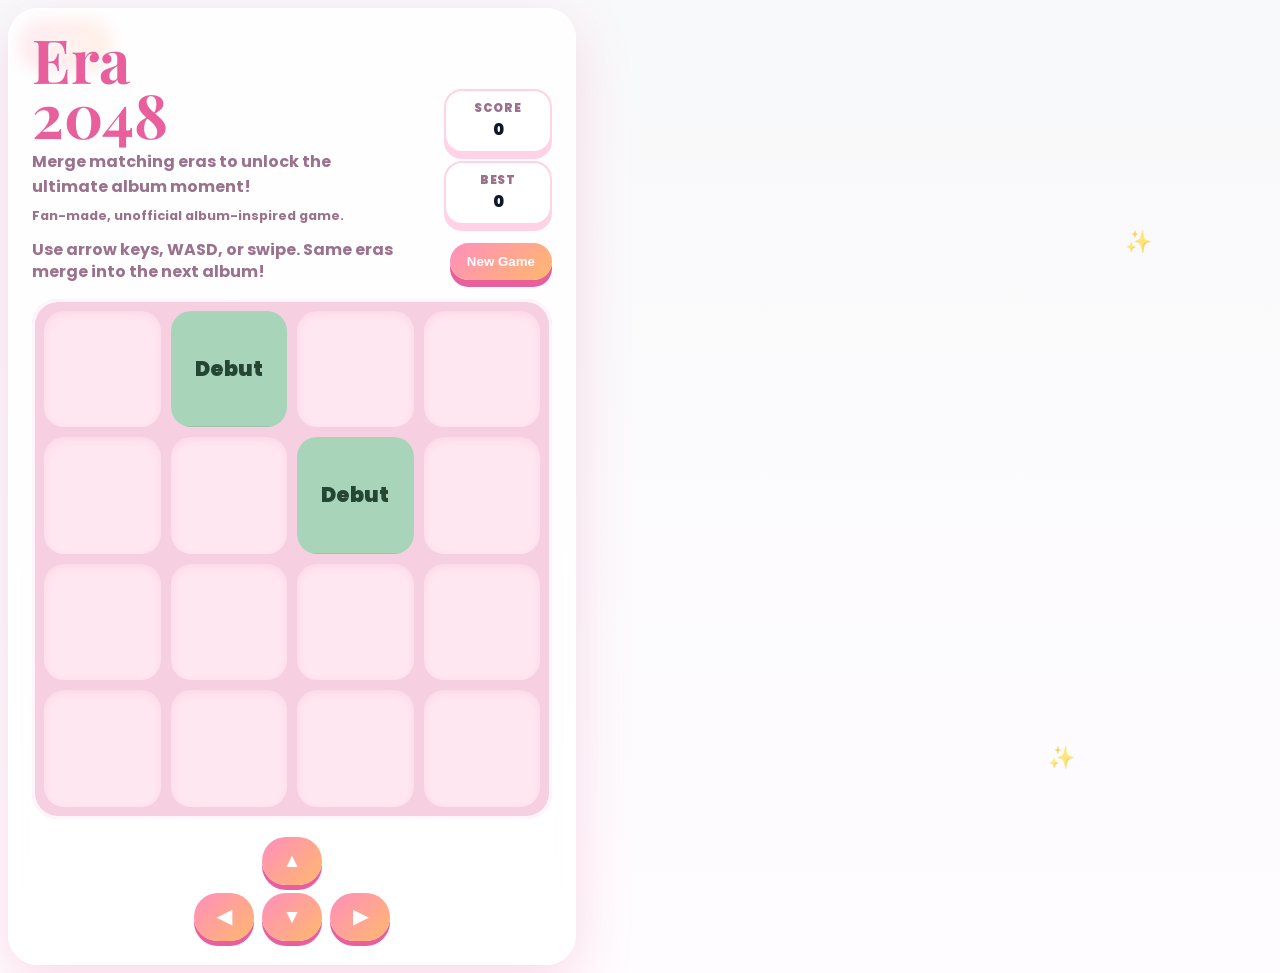
==== game.html @ 851a015c "IS 201 Final Web Development Project - Professional portfolio website. Co-Authored-By: Claude Haiku " ====
<!DOCTYPE html>
<html lang="en">
<head>
  <meta charset="UTF-8" />
  <meta name="viewport" content="width=device-width, initial-scale=1.0" />
  <title>Era Merge 2048</title>
  <link rel="stylesheet" href="stylesheet.css">
</head>
<body>
  <div class="sparkle">💿</div>
  <div class="sparkle">✨</div>
  <div class="sparkle">🎤</div>
  <div class="sparkle">✨</div>

  <a href="scratch.html" class="back-link">← Back</a>

  <main class="game">
    <header>
      <div>
        <h1>Era<br>2048</h1>
        <p class="subtitle">Merge matching eras to unlock the ultimate album moment!</p><p class="subtitle" style="font-size:0.8rem;">Fan-made, unofficial album-inspired game.</p>
      </div>
      <div class="score-boxes">
        <div class="score"><small>Score</small><span id="score">0</span></div>
        <div class="score"><small>Best</small><span id="best">0</span></div>
      </div>
    </header>

    <div class="toolbar">
      <p>Use arrow keys, WASD, or swipe. Same eras merge into the next album!</p>
      <button id="newGame">New Game</button>
    </div>

    <section class="board-wrap" id="touchArea">
      <div class="board" id="board"></div>
      <div class="overlay" id="overlay">
        <div>
          <h2 id="messageTitle">Yum!</h2>
          <p id="messageText">You made something magical.</p>
          <button id="again">Play Again</button>
        </div>
      </div>
    </section>

    <div class="mobile" aria-label="Mobile controls">
      <button class="ghost"></button>
      <button data-move="up">▲</button>
      <button class="ghost"></button>
      <button data-move="left">◀</button>
      <button data-move="down">▼</button>
      <button data-move="right">▶</button>
    </div>
  </main>

  <script>
    const boardEl = document.getElementById("board");
    const scoreEl = document.getElementById("score");
    const bestEl = document.getElementById("best");
    const overlay = document.getElementById("overlay");
    const messageTitle = document.getElementById("messageTitle");
    const messageText = document.getElementById("messageText");
    const touchArea = document.getElementById("touchArea");

    const size = 4;
    const treats = {
      2: "Debut",
      4: "Fearless",
      8: "Speak Now",
      16: "Red",
      32: "1989",
      64: "reputation",
      128: "Lover",
      256: "folklore",
      512: "evermore",
      1024: "Midnights",
      2048: "TTPD"
    };

    let board = [];
    let score = 0;
    let won = false;
    let best = Number(localStorage.getItem("era-2048-best")) || 0;
    bestEl.textContent = best;

    function newGame() {
      board = Array.from({ length: size }, () => Array(size).fill(0));
      score = 0;
      won = false;
      overlay.classList.remove("show");
      addRandomTile();
      addRandomTile();
      update();
    }

    function addRandomTile() {
      const empty = [];
      for (let r = 0; r < size; r++) {
        for (let c = 0; c < size; c++) {
          if (board[r][c] === 0) empty.push({ r, c });
        }
      }
      if (!empty.length) return;
      const spot = empty[Math.floor(Math.random() * empty.length)];
      board[spot.r][spot.c] = Math.random() < 0.9 ? 2 : 4;
    }

    function update() {
      scoreEl.textContent = score;
      if (score > best) {
        best = score;
        bestEl.textContent = best;
        localStorage.setItem("era-2048-best", best);
      }

      boardEl.innerHTML = "";
      for (let r = 0; r < size; r++) {
        for (let c = 0; c < size; c++) {
          const value = board[r][c];
          const cell = document.createElement("div");
          cell.className = "cell";

          if (value) {
            const tile = document.createElement("div");
            tile.className = `tile v${value}`;
            tile.textContent = treats[value] || "💖";
            tile.title = value;
            cell.appendChild(tile);
          }

          boardEl.appendChild(cell);
        }
      }
    }

    function slideLine(line) {
      const filtered = line.filter(Boolean);
      const result = [];
      let gained = 0;

      for (let i = 0; i < filtered.length; i++) {
        if (filtered[i] === filtered[i + 1]) {
          const merged = filtered[i] * 2;
          result.push(merged);
          gained += merged;
          i++;
        } else {
          result.push(filtered[i]);
        }
      }

      while (result.length < size) result.push(0);
      return { result, gained };
    }

    function move(dir) {
      const before = JSON.stringify(board);
      let gained = 0;

      if (dir === "left" || dir === "right") {
        for (let r = 0; r < size; r++) {
          let line = board[r].slice();
          if (dir === "right") line.reverse();
          const slid = slideLine(line);
          let result = slid.result;
          if (dir === "right") result.reverse();
          board[r] = result;
          gained += slid.gained;
        }
      }

      if (dir === "up" || dir === "down") {
        for (let c = 0; c < size; c++) {
          let line = [];
          for (let r = 0; r < size; r++) line.push(board[r][c]);
          if (dir === "down") line.reverse();
          const slid = slideLine(line);
          let result = slid.result;
          if (dir === "down") result.reverse();
          for (let r = 0; r < size; r++) board[r][c] = result[r];
          gained += slid.gained;
        }
      }

      if (JSON.stringify(board) !== before) {
        score += gained;
        addRandomTile();
        update();
        checkState();
      }
    }

    function checkState() {
      if (!won && board.flat().includes(2048)) {
        won = true;
        showMessage("Era Icon!", "You unlocked the ultimate album era!");
        return;
      }

      if (board.flat().includes(0)) return;

      for (let r = 0; r < size; r++) {
        for (let c = 0; c < size; c++) {
          const value = board[r][c];
          if (board[r + 1]?.[c] === value || board[r]?.[c + 1] === value) return;
        }
      }

      showMessage("All full!", "No more moves. Your eras still had a legendary run.");
    }

    function showMessage(title, text) {
      messageTitle.textContent = title;
      messageText.textContent = text;
      overlay.classList.add("show");
    }

    document.addEventListener("keydown", e => {
      const key = e.key.toLowerCase();
      const map = {
        arrowup: "up", w: "up",
        arrowdown: "down", s: "down",
        arrowleft: "left", a: "left",
        arrowright: "right", d: "right"
      };
      if (map[key]) {
        e.preventDefault();
        move(map[key]);
      }
    });

    document.querySelectorAll("[data-move]").forEach(button => {
      button.addEventListener("click", () => move(button.dataset.move));
    });

    document.getElementById("newGame").addEventListener("click", newGame);
    document.getElementById("again").addEventListener("click", newGame);

    let startX = 0, startY = 0;

    touchArea.addEventListener("pointerdown", e => {
      startX = e.clientX;
      startY = e.clientY;
    });

    touchArea.addEventListener("pointerup", e => {
      const dx = e.clientX - startX;
      const dy = e.clientY - startY;
      if (Math.max(Math.abs(dx), Math.abs(dy)) < 30) return;

      if (Math.abs(dx) > Math.abs(dy)) {
        move(dx > 0 ? "right" : "left");
      } else {
        move(dy > 0 ? "down" : "up");
      }
    });

    newGame();
  </script>
</body>
</html>
---- stylesheet.css ----
/* Consolidated stylesheet for index and scratch pages */
@import url('https://fonts.googleapis.com/css2?family=Poppins:wght@300;400;600;700&family=Playfair+Display:wght@400;600&family=Montserrat:wght@300;400;600&display=swap');

:root{
  --bg:#f8f9fa;
  --primary:#0f172a;
  --accent:#be185d;
  --muted:#6b7280;
  --card-bg:#ffffffcc;
  --radius:12px;
}

/* Base */
body {
  background: linear-gradient(180deg,var(--bg) 0%, #fffcff 100%);
  color: var(--primary);
  font-family: 'Poppins', system-ui, -apple-system, 'Segoe UI', Roboto, Arial;
  -webkit-font-smoothing:antialiased;
}

.resume-card { border-radius: 1rem; }
.card-body { padding: 1.5rem; }

h1, h2, h3 { color: var(--primary); font-family: 'Playfair Display', 'Poppins', serif; }

a { color: var(--accent); }
a:hover { opacity:0.9; }

.resume-list { list-style: disc; padding-left: 1.35rem; margin-top: 0.75rem; }
.resume-list li { margin-bottom: 0.75rem; line-height: 1.7; }

footer { background: transparent; color: var(--muted); }

@media (max-width: 767px) { header .container { text-align: center; } }

/* Taylor Swift page styles */
.taylor-page { background: linear-gradient(180deg,#fff6f9 0%, #fff6ff 100%); min-height: 100vh; background-attachment: fixed; }
.card { background: rgba(255,255,255,0.94); border-radius: 10px; }
.taylor-page h1, .taylor-page h2 { font-family: 'Playfair Display', 'Poppins', serif; }
.taylor-hero { display: flex; gap: 1.25rem; align-items: center; padding: 2rem; background: linear-gradient(135deg, #fff6fb 0%, #fffaf0 100%); border-radius: 1rem; box-shadow: 0 6px 18px rgba(31,41,55,0.06); }
.taylor-photo { width: 180px; height: 180px; flex: 0 0 180px; border-radius: 14px; object-fit: cover; border: 6px solid rgba(255,255,255,0.85); box-shadow: 0 8px 20px rgba(219,39,119,0.08); }
.muted { color: var(--muted); }
.section { margin-top: 1.25rem; }
.container { max-width: 960px; margin: 2.25rem auto; padding: 0 1rem; }
.jump-link { display:inline-block; margin-top:0.5rem; background:#fde8f0; padding:0.35rem 0.6rem; border-radius:999px; color:#d63384; text-decoration:none; }
iframe { width: 100%; height: 480px; border: 0; border-radius: 8px; }
@media (max-width:600px){ .taylor-hero{ flex-direction:column; align-items:flex-start } .taylor-photo{ width:140px; height:140px } iframe{height:260px} }

/* Resume / index page styles */
:root { --resume-accent: #0ea5a4; }
.resume-grid { display:flex; gap:1.25rem; align-items:flex-start; }
.resume-left { flex:0 0 30%; }
.resume-right { flex:1 1 70%; }
.section-box { background: var(--card-bg); border-radius: var(--radius); padding:1.1rem; box-shadow: 0 6px 18px rgba(2,6,23,0.06); }
.profile-card { text-align:left; padding:1rem; border-left:4px solid var(--accent); }
.contact-box { background: rgba(255,255,255,0.7); border-radius:10px; padding:0.9rem; }
.resume-header { color: var(--primary); font-weight:600; }
.resume-accent { color: var(--accent); }
.resume-list { padding-left:1.25rem; margin-top:0.6rem; }
@media (max-width: 900px){ .resume-grid{ flex-direction:column } .resume-left{ flex-basis:auto } }
.name { font-size:1.25rem; font-weight:700; }

/* Header & printable tweaks */
header { background: transparent; }
header .container h1 { font-family: 'Montserrat', 'Poppins', sans-serif; }

/* Utility */
.text-accent { color: var(--accent); }
.box-shadow-soft { box-shadow: 0 10px 30px rgba(15,23,42,0.06); }

/* Gallery and page utilities */
.gallery-photo { max-width:100%; border-radius:8px; display:block; }
footer.section { text-align:center; padding:1.25rem 0; }

/* Era 2048 Game Styles */
:root {
  --game-bg: #fff3f8;
  --game-panel: #ffffffcc;
  --game-text: #5b3651;
  --game-muted: #9b728d;
  --game-accent: #ff8fbd;
  --game-accent-dark: #e85f9b;
  --game-grid: #f6cfe0;
  --game-empty: #ffe7f1;
}

.game body {
  background:
    radial-gradient(circle at 20% 15%, #fff 0 8%, transparent 9%),
    radial-gradient(circle at 80% 10%, #ffd7e8 0 11%, transparent 12%),
    radial-gradient(circle at 10% 85%, #ffe0ef 0 13%, transparent 14%),
    var(--game-bg);
}

.sparkle {
  position: fixed;
  font-size: 22px;
  opacity: 0.65;
  animation: float 5s infinite ease-in-out;
  pointer-events: none;
}

.sparkle:nth-child(1) { left: 8%; top: 18%; animation-delay: 0s; }
.sparkle:nth-child(2) { right: 10%; top: 25%; animation-delay: 1.2s; }
.sparkle:nth-child(3) { left: 14%; bottom: 18%; animation-delay: 2s; }
.sparkle:nth-child(4) { right: 16%; bottom: 14%; animation-delay: 0.7s; }

@keyframes float {
  0%, 100% { transform: translateY(0) rotate(0deg); }
  50% { transform: translateY(-18px) rotate(10deg); }
}

.game {
  width: min(94vw, 520px);
  padding: 22px;
  border-radius: 30px;
  background: var(--game-panel);
  box-shadow: 0 18px 55px rgba(232, 95, 155, 0.22);
  border: 2px solid #fff;
  backdrop-filter: blur(8px);
}

.game header {
  display: flex;
  justify-content: space-between;
  gap: 16px;
  align-items: flex-end;
  margin-bottom: 14px;
}

.game h1 {
  margin: 0;
  font-size: clamp(2.1rem, 8vw, 3.8rem);
  line-height: 0.9;
  color: var(--game-accent-dark);
  text-shadow: 2px 2px 0 #fff;
}

.game .subtitle {
  margin: 8px 0 0;
  color: var(--game-muted);
  font-weight: 700;
}

.score-boxes {
  display: flex;
  gap: 8px;
  flex-wrap: wrap;
  justify-content: flex-end;
}

.score {
  min-width: 84px;
  padding: 9px 10px;
  border-radius: 18px;
  text-align: center;
  background: #fff;
  border: 2px solid #ffd2e5;
  box-shadow: 0 6px 0 #ffd2e5;
  font-weight: 900;
}

.score small {
  display: block;
  color: var(--game-muted);
  font-size: 0.72rem;
  letter-spacing: 0.08em;
  text-transform: uppercase;
}

.game .toolbar {
  display: flex;
  align-items: center;
  justify-content: space-between;
  gap: 12px;
  margin-bottom: 16px;
}

.game .toolbar p {
  margin: 0;
  color: var(--game-muted);
  font-weight: 700;
  line-height: 1.35;
}

.game button {
  border: 0;
  border-radius: 999px;
  padding: 11px 17px;
  font-weight: 900;
  color: white;
  background: linear-gradient(135deg, #ff8fbd, #ffb86c);
  box-shadow: 0 7px 0 #e85f9b;
  cursor: pointer;
  white-space: nowrap;
}

.game button:active { transform: translateY(3px); box-shadow: 0 4px 0 #e85f9b; }

.board-wrap {
  position: relative;
  border-radius: 26px;
  padding: 12px;
  background: var(--game-grid);
  box-shadow: inset 0 0 0 3px #fff6fb;
  touch-action: none;
}

.board {
  display: grid;
  grid-template-columns: repeat(4, minmax(0, 1fr));
  grid-template-rows: repeat(4, minmax(0, 1fr));
  gap: 10px;
  width: 100%;
  aspect-ratio: 1 / 1;
}

.cell, .tile {
  width: 100%;
  height: 100%;
  min-width: 0;
  min-height: 0;
  aspect-ratio: 1 / 1;
  border-radius: 20px;
  display: grid;
  place-items: center;
  overflow: hidden;
}

.cell {
  background: var(--game-empty);
  box-shadow: inset 0 3px 8px rgba(232, 95, 155, 0.12);
}

.tile {
  font-size: clamp(0.72rem, 3.3vw, 1.3rem);
  line-height: 1.05;
  text-align: center;
  padding: 6px;
  word-break: normal;
  font-weight: 900;
  transition: transform 120ms ease, opacity 120ms ease;
  box-shadow: inset 0 -7px rgba(0,0,0,0.08), 0 5px 10px rgba(118, 55, 93, 0.12);
  user-select: none;
  animation: pop 130ms ease;
}

@keyframes pop {
  from { transform: scale(0.82); opacity: 0.55; }
  to { transform: scale(1); opacity: 1; }
}

.v2    { background: #a8d5ba; color: #244633; }
.v4    { background: #f3d4e5; color: #6c3d56; }
.v8    { background: #d8c7ff; color: #44306b; }
.v16   { background: #d9d0c7; color: #4d443d; }
.v32   { background: #f8b3c8; color: #75364b; }
.v64   { background: #d9ecff; color: #2f526d; }
.v128  { background: #111827; color: #f8fafc; }
.v256  { background: #ffe066; color: #6b4f00; }
.v512  { background: #c9c0ad; color: #453f34; }
.v1024 { background: #f5f0e8; color: #5d5346; }
.v2048 { background: #c8e6c9; color: #244633; box-shadow: 0 0 24px #fff2a8, inset 0 -7px rgba(0,0,0,0.08); }

.overlay {
  position: absolute;
  inset: 12px;
  border-radius: 22px;
  display: none;
  place-items: center;
  padding: 24px;
  text-align: center;
  background: rgba(255, 246, 251, 0.88);
  backdrop-filter: blur(5px);
  z-index: 5;
}

.overlay.show { display: grid; }

.overlay h2 {
  margin: 0 0 8px;
  font-size: 2.2rem;
  color: var(--game-accent-dark);
}

.overlay p {
  margin: 0 0 16px;
  color: var(--game-muted);
  font-weight: 800;
}

.mobile {
  display: grid;
  grid-template-columns: repeat(3, 60px);
  justify-content: center;
  gap: 8px;
  margin-top: 18px;
}

.mobile button {
  width: 60px;
  height: 48px;
  padding: 0;
  box-shadow: 0 5px 0 #e85f9b;
  font-size: 1.2rem;
}

.ghost { visibility: hidden; }

.back-link {
  position: absolute;
  top: 20px;
  left: 20px;
  padding: 10px 16px;
  background: linear-gradient(135deg, #ff8fbd, #ffb86c);
  color: white;
  text-decoration: none;
  border-radius: 999px;
  font-weight: 700;
  box-shadow: 0 5px 0 #e85f9b;
  transition: transform 120ms ease;
}

.back-link:hover { transform: translateY(-2px); }

@media (max-width: 480px) {
  .game { padding: 16px; }
  .game header { align-items: flex-start; flex-direction: column; }
  .score-boxes { justify-content: flex-start; }
  .game .toolbar { align-items: flex-start; flex-direction: column; }
  .back-link { position: static; margin-bottom: 16px; display: inline-block; }
}

/* Taylor page additional sections */
.discography-table { width:100%; border-collapse:collapse; margin-top:1rem; }
.discography-table thead { background:linear-gradient(135deg, #fde8f0 0%, #fff6f9 100%); }
.discography-table th, .discography-table td { padding:0.75rem; text-align:left; border-bottom:1px solid #f5f5f5; }
.discography-table tbody tr:hover { background:#fffaf8; }

.tours-list { list-style:none; padding:0; }
.tours-list li { padding:0.75rem 0; border-bottom:1px solid #f5f5f5; }
.tours-list li:last-child { border-bottom:none; }

.awards-grid { display:grid; grid-template-columns:repeat(auto-fit, minmax(140px, 1fr)); gap:1.5rem; margin:1.5rem 0; }
.award-item { text-align:center; padding:1rem; background:#fde8f0; border-radius:12px; }
.award-count { font-size:2rem; color:var(--accent); margin:0.5rem 0; font-weight:700; }
.award-item p { margin:0; color:var(--muted); font-size:0.9rem; }

.quote-box { border-left:4px solid var(--accent); padding:1rem; margin:1rem 0; background:rgba(255,200,220,0.08); font-style:italic; color:var(--primary); }
.quote-box p { margin:0; }

.facts-list { list-style:none; padding:0; }
.facts-list li { padding:0.75rem 0; font-size:0.95rem; }

@media (max-width:768px){ .awards-grid { grid-template-columns:repeat(2, 1fr); } }
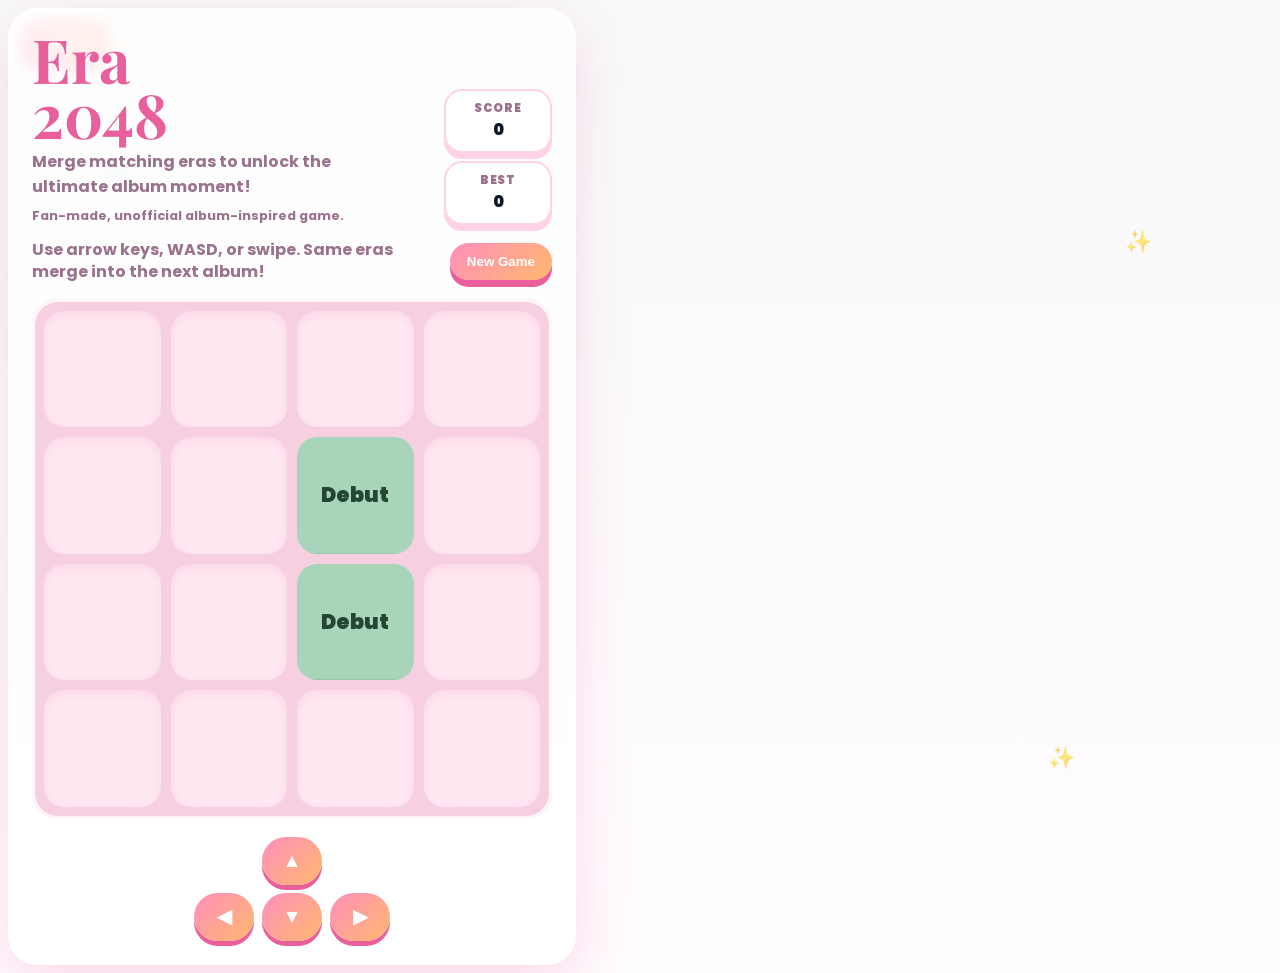
==== commit 47682ebd: "Restructure site: make Taylor Swift page the landing index, move resume to resume.html - scratch.htm" ====
--- a/game.html
+++ b/game.html
@@ -12,7 +12,7 @@
   <div class="sparkle">🎤</div>
   <div class="sparkle">✨</div>
 
-  <a href="scratch.html" class="back-link">← Back</a>
+  <a href="index.html" class="back-link">← Back</a>
 
   <main class="game">
     <header>
